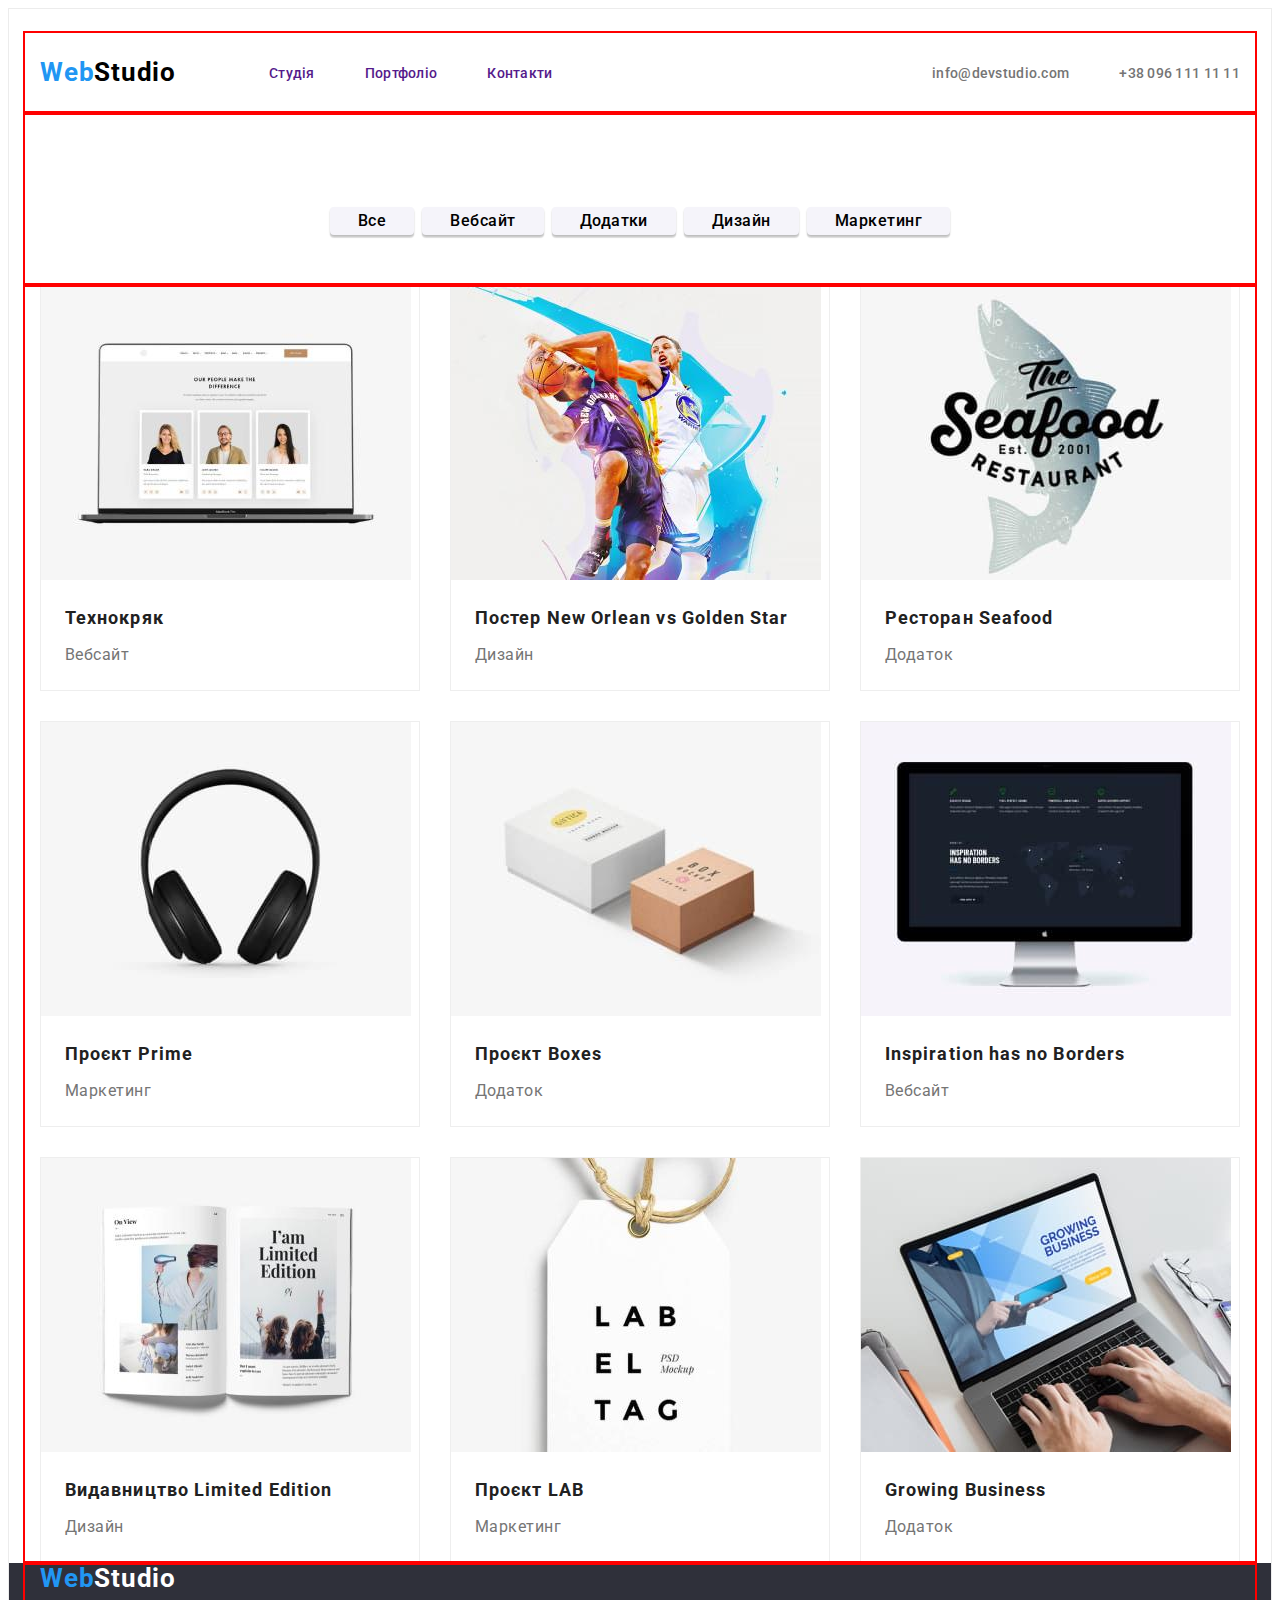
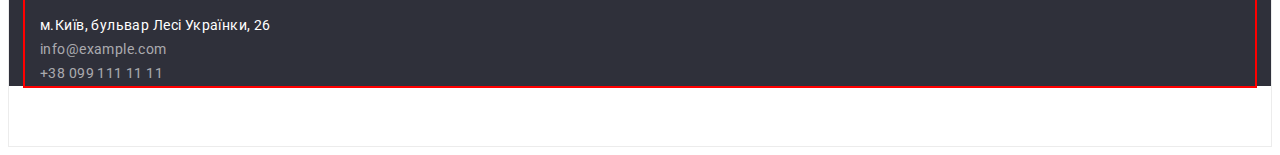
==== portfolio.html @ e032b5da "test hw 3" ====
<!DOCTYPE html>
<html lang="uk">

<head>
    <meta charset="UTF-8">
    <meta http-equiv="X-UA-Compatible" content="IE=edge">
    <meta name="viewport" content="width=device-width, initial-scale=1.0">
    <title>WebStudio</title>
    <link rel="preconnect" href="https://fonts.googleapis.com">
    <link rel="preconnect" href="https://fonts.gstatic.com" crossorigin>
    <link
        href="https://fonts.googleapis.com/css2?family=Raleway:wght@700&family=Roboto:wght@400;500;700;900&display=swap"
        rel="stylesheet">
    <link rel="stylesheet" ref="https://cdn.jsdelivr.net/npm/modern-normalize/modern-normalize.css" />
    <link rel="stylesheet" href="css/styles.css">
</head>

<body>
<header class="header">
    <div class="header_container container">
        <nav class="header_nav">
            <a href="index.html" class="header_logo link"><span class="logo_blue">Web</span>Studio</a>
            <ul class="header_list list">
                <li class="header_item"><a href="" class="header_link link">Студія</a></li>
                <li class="header_item"><a href="" class="header_link link">Портфоліо</a></li>
                <li class="header_item"><a href="" class="header_link link">Контакти</a></li>
            </ul>
        </nav>
        <ul class="header_list list header_contacts">
            <li class="header_item"><a href="mailto:info@devstudio.com" class="header_link_cont link">info@devstudio.com</a>
            </li>
            <li class="header_item"><a href="tel:+380961111111" class="header_link_cont link">+38 096 111 11 11</a></li>
        </ul>
    </div>
<main>
    <div class="filtration container">
        <ul class="filt_list list">
            <li><button type="button" class="filt_btn"><span class="filt_btn_text">Все</span></button></li>
            <li><button type="button" class="filt_btn"><span class="filt_btn_text">Вебсайт</span></button></li>
            <li><button type="button" class="filt_btn"><span class="filt_btn_text">Додатки</span></button></li>
            <li><button type="button" class="filt_btn"><span class="filt_btn_text">Дизайн</span></button></li>
            <li><button type="button" class="filt_btn"><span class="filt_btn_text">Маркетинг</span></button></li>
        </ul>
    </div>
    <section class="projects">
        <div class="container">
            <ul class="projects_list list">
                <li class="projects_item">
                    <img src="images/project1.jpg" alt="проєкт 1" width="370">
                    <div class="project_description">
                        <h3 class="projects_name">Технокряк</h3>
                        <p class="projects_text">Вебсайт</p>
                    </div>
                </li>
                <li class="projects_item">
                    <img src="images/project2.jpg" alt="проєкт 2" width="370">
                    <div class="project_description">
                        <h3 class="projects_name">Постер New Orlean vs Golden Star</h3>
                        <p class="projects_text">Дизайн</p>
                    </div>
                </li>
                <li class="projects_item">
                    <img src="images/project3.jpg" alt="проєкт 3" width="370">
                    <div class="project_description">
                        <h3 class="projects_name">Ресторан Seafood</h3>
                        <p class="projects_text">Додаток</p>
                    </div>
                </li>
                <li class="projects_item">
                    <img src="images/project4.jpg" alt="проєкт 4" width="370">
                    <div class="project_description">
                        <h3 class="projects_name">Проєкт Prime</h3>
                        <p class="projects_text">Маркетинг</p>
                    </div>
                </li>
                <li class="projects_item">
                    <img src="images/project5.jpg" alt="проєкт 5" width="370">
                    <div class="project_description">
                        <h3 class="projects_name">Проєкт Boxes</h3>
                        <p class="projects_text">Додаток</p>
                    </div>
                </li>
                <li class="projects_item">
                    <img src="images/project6.jpg" alt="проєкт 6" width="370">
                    <div class="project_description">
                        <h3 class="projects_name">Inspiration has no Borders</h3>
                        <p class="projects_text">Вебсайт</p>
                    </div>
                </li>
                <li class="projects_item">
                    <img src="images/project7.jpg" alt="проєкт 7" width="370">
                    <div class="project_description">
                        <h3 class="projects_name">Видавництво Limited Edition</h3>
                        <p class="projects_text">Дизайн</p>
                    </div>
                </li>
                <li class="projects_item">
                    <img src="images/project8.jpg" alt="проєкт 8" width="370">
                    <div class="project_description">
                        <h3 class="projects_name">Проєкт LAB</h3>
                        <p class="projects_text">Маркетинг</p>
                    </div>
                </li>
                <li class="projects_item">
                    <img src="images/project9.jpg" alt="проєкт 9" width="370">
                    <div class="project_description">
                        <h3 class="projects_name">Growing Business</h3>
                        <p class="projects_text">Додаток</p>
                    </div>
                </li>
            </ul>
        </div>
    </section>
</main>

<footer class="footer">
    <div class="container">
    <a href="" class="footer_logo link"><span class="logo_blue">Web</span>Studio</a>
    <address class="contacts">
        <ul class="contacts_list list">
            <li class="contacts_item">
                <a href="https://goo.gl/maps/Z2tD6nwHvUct7ovM8" target="_blank" rel="noopener noreferrer nofollow"
                    class="location_link link">м.Київ, бульвар Лесі Українки, 26</a>
            </li>
            <li class="contacts_item">
                <a href="mailto:info@example.com" class="footer_link_cont link">info@example.com</a>
            </li>
            <li class="contacts_item">
                <a href="tel:+380991111111" class="footer_link_cont link">+38 099 111 11 11</a>
            </li>
        </ul>
    </address>
    </div>
</footer>
</body>
</html>
---- css/styles.css ----
p,
h1,
h2,
h3,
h4,
h5,
h6 {
    margin: 0;
}

ul,
ol {
    margin: 0;
    padding-left: 0;
}

address {
    font-style: normal;
}
img {
    display: block;
    max-width: 100%;
    height: auto;
}
body {
    font-family: 'Roboto', sans-serif;
    color: #212121;
}
.list {
    list-style: none;
 }
.link {
    text-decoration: none;
 }
.container {
    width: 100%;
    max-width: 1200px;
    margin: 0 auto;
    padding: 0 15px;
    outline: 2px solid red;
 }

 /* HEADER */
 .header {
    padding-top: 24px;
    margin-bottom: 5px;
    border: 1px solid #ECECEC;
 }
 .header_list{
    display: flex;
    justify-content: flex-end;
 }
 .header_nav {
    display: flex;
    align-items: center;
 }
 .header>.container {
    display: flex;
    align-items: center;
 }
 .header_logo {
    font-weight: 700;
    font-size: 26px;
    line-height: 1.19;
    letter-spacing: 0.03em;
    color: #000000;
    margin: 24px 93px 25px auto;
}
.logo_blue {
    color: rgba(33, 150, 243, 1);
}
.header_link {
    font-style: normal;
    font-weight: 500;
    font-size: 14px;
    line-height: 1.14;
    letter-spacing: 0.02em;
}
.header_link:hover, 
.header_link:focus{
    color: #2196F3;
}
.header_link_cont {
    font-style: normal;
    font-weight: 500;
    font-size: 14px;
    line-height: 1.14;
    letter-spacing: 0.02em;
    color: #757575;
}
.header_link_cont:hover,
.header_link_cont:focus {
    color: #2196F3;
}
.header_item:not(:last-child) {
    margin-right: 50px;
}
.header_contacts {
    margin-left: auto;
}

/* CAP */
.cap {
    background-color: #2F303A;
}
.cap_content {
    padding-top: 200px;
    padding-bottom: 200px;
    justify-content: center;
    align-items: center;
}
.cap_title {
    font-style: normal;
    font-weight: 900;
    font-size: 44px;
    line-height: 1.36;
    text-align: center;
    letter-spacing: 0.06em;
    text-transform: uppercase;
    color: #FFFFFF;
    max-width: 696px;
    margin-bottom: 30px;
    margin-left: auto;
    margin-right: auto;
}
.cap_btn {
    font-family: inherit;
    font-style: normal;
    font-weight: 700;
    font-size: 16px;
    line-height: 1.88;
    text-align: center;
    letter-spacing: 0.06em;
    color: #FFFFFF;
    cursor: pointer;
    background-color: #2196F3;
    border-color: transparent;
    align-items: center;
    padding: 10px 32px;
    margin: 0 auto;
    display: flex;
    min-width: 216px;
    border-radius: 4px;
}
.cap_btn:hover,
.cap_btn:focus {
    background-color: #2196F3;
    color: #FFFFFF;
}

/*FEAUTERS */
.features_title {
    font-style: normal;
    font-weight: 700;
    font-size: 14px;
    line-height: 1.14;
    letter-spacing: 0.03em;
    text-transform: uppercase;
}
.features_text {
    font-size: 14px;
    line-height: 1.71;
    letter-spacing: 0.03em;
    color: #757575;
}
.features_list {
    display: flex;
    gap: 30px;
    padding-top: 89px;
    padding-bottom: 94px;
}

/* ABOUT */
.about_title {
    font-style: normal;
    font-weight: 700;
    font-size: 36px;
    line-height: 1.17;
    text-align: center;
    letter-spacing: 0.03em;
    margin-bottom: 50px;
}
.about_list{
    display: flex;
    gap: 30px;
    padding-bottom: 94px;
}
.about_item {
    width: calc((100% - 60px) / 3);
}

/* TEAM */
.team {
    background: #F5F4FA;
}
.team_title {
    font-style: normal;
    font-weight: 700;
    font-size: 36px;
    line-height: 1.17;
    text-align: center;
    letter-spacing: 0.03em;
    padding-top: 94px;
    padding-bottom: 50px;
}
.team_name {
    font-style: normal;
    font-weight: 500;
    font-size: 16px;
    line-height: 1.19;
    letter-spacing: 0.03em;
    padding-top: 30px;
    padding-bottom: 10px;
}
.team_text {
    font-size: 16px;
    line-height: 1.19;
    letter-spacing: 0.03em;
    color: #757575;
    padding-bottom: 30px;
}
.team_list {
    display: flex;
    gap: 30px;
    padding-bottom: 94px;
}
.team_item {
    background: #FFFFFF;
    width: calc((100% - 90px) / 4);
    box-shadow: 0px 1px 3px rgba(0, 0, 0, 0.12), 0px 1px 1px rgba(0, 0, 0, 0.14), 0px 2px 1px rgba(0, 0, 0, 0.2);
    border-radius: 0px 0px 4px 4px;
    text-align: center;
}

/* FOOTER */
.footer {
    background-color: #2F303A;
    padding: auto;
}
.footer_logo{
    font-weight: 700;
    font-size: 26px;
    line-height: 1.19;
    letter-spacing: 0.03em;
    color: #FFFFFF;
    padding-top: 60px;
}
.location_link {
    font-style: normal;
    font-weight: 400;
    font-size: 14px;
    line-height: 1.71;
    letter-spacing: 0.03em;
    color: #FFFFFF;
}
.location_link:hover {
    color: #2196F3;
}
.footer_link_cont {
    font-style: normal;
    font-weight: 400;
    font-size: 14px;
    line-height: 1.71;
    letter-spacing: 0.03em;
    color: rgba(255, 255, 255, 0.6);
}
.footer_link_cont:hover,
.footer_link_cont:focus {
    color: #2196F3;
}
.contacts_list {
    display: flex;
    margin-top: 20px;
    margin-bottom: 60px;
    flex-direction: column;
}
.contacts_item {
    gap: 9px;
}
/* --------PORTFOLIO--------*/
/* FILTRATION */
.filt_btn {
    font-family: inherit;
    font-style: normal;
    font-weight: 500;
    font-size: 16px;
    line-height: 1.62;
    text-align: center;
    letter-spacing: 0.03em;
    background-color: #F5F4FA;
    border: none;
    cursor: pointer;
    box-shadow: 0px 3px 1px rgba(0, 0, 0, 0.1), 0px 1px 2px rgba(0, 0, 0, 0.08), 0px 2px 2px rgba(0, 0, 0, 0.12);
    border-radius: 4px;
}
.filt_btn:hover,
.filt_btn:focus {
    background-color: #2196F3;
    color: #FFFFFF;
}
.filt_btn_text {
    padding: 6px 22px;
}
.filt_list {
    display: flex;
    gap: 8px;
    flex-direction: row;
    justify-content: center;
    padding-top: 94px;
    padding-bottom: 50px;
}
/* PROJECTS */

.projects_list {
    display: flex;
    gap: 30px;
    flex-wrap: wrap;
}
.projects_item {
    width: calc((100% - 60px) / 3);
    box-sizing: border-box;
    border: 1px solid #EEEEEE;
}
.projects_name {
    font-style: normal;
    font-weight: 700;
    font-size: 18px;
    line-height: 2;
    letter-spacing: 0.06em;
    padding-bottom: 4px;
}
.projects_text {
    font-size: 16px;
    line-height: 1.88;
    letter-spacing: 0.03em;
    color: #757575;
}
.project_description {
    margin: 20px 24px
}
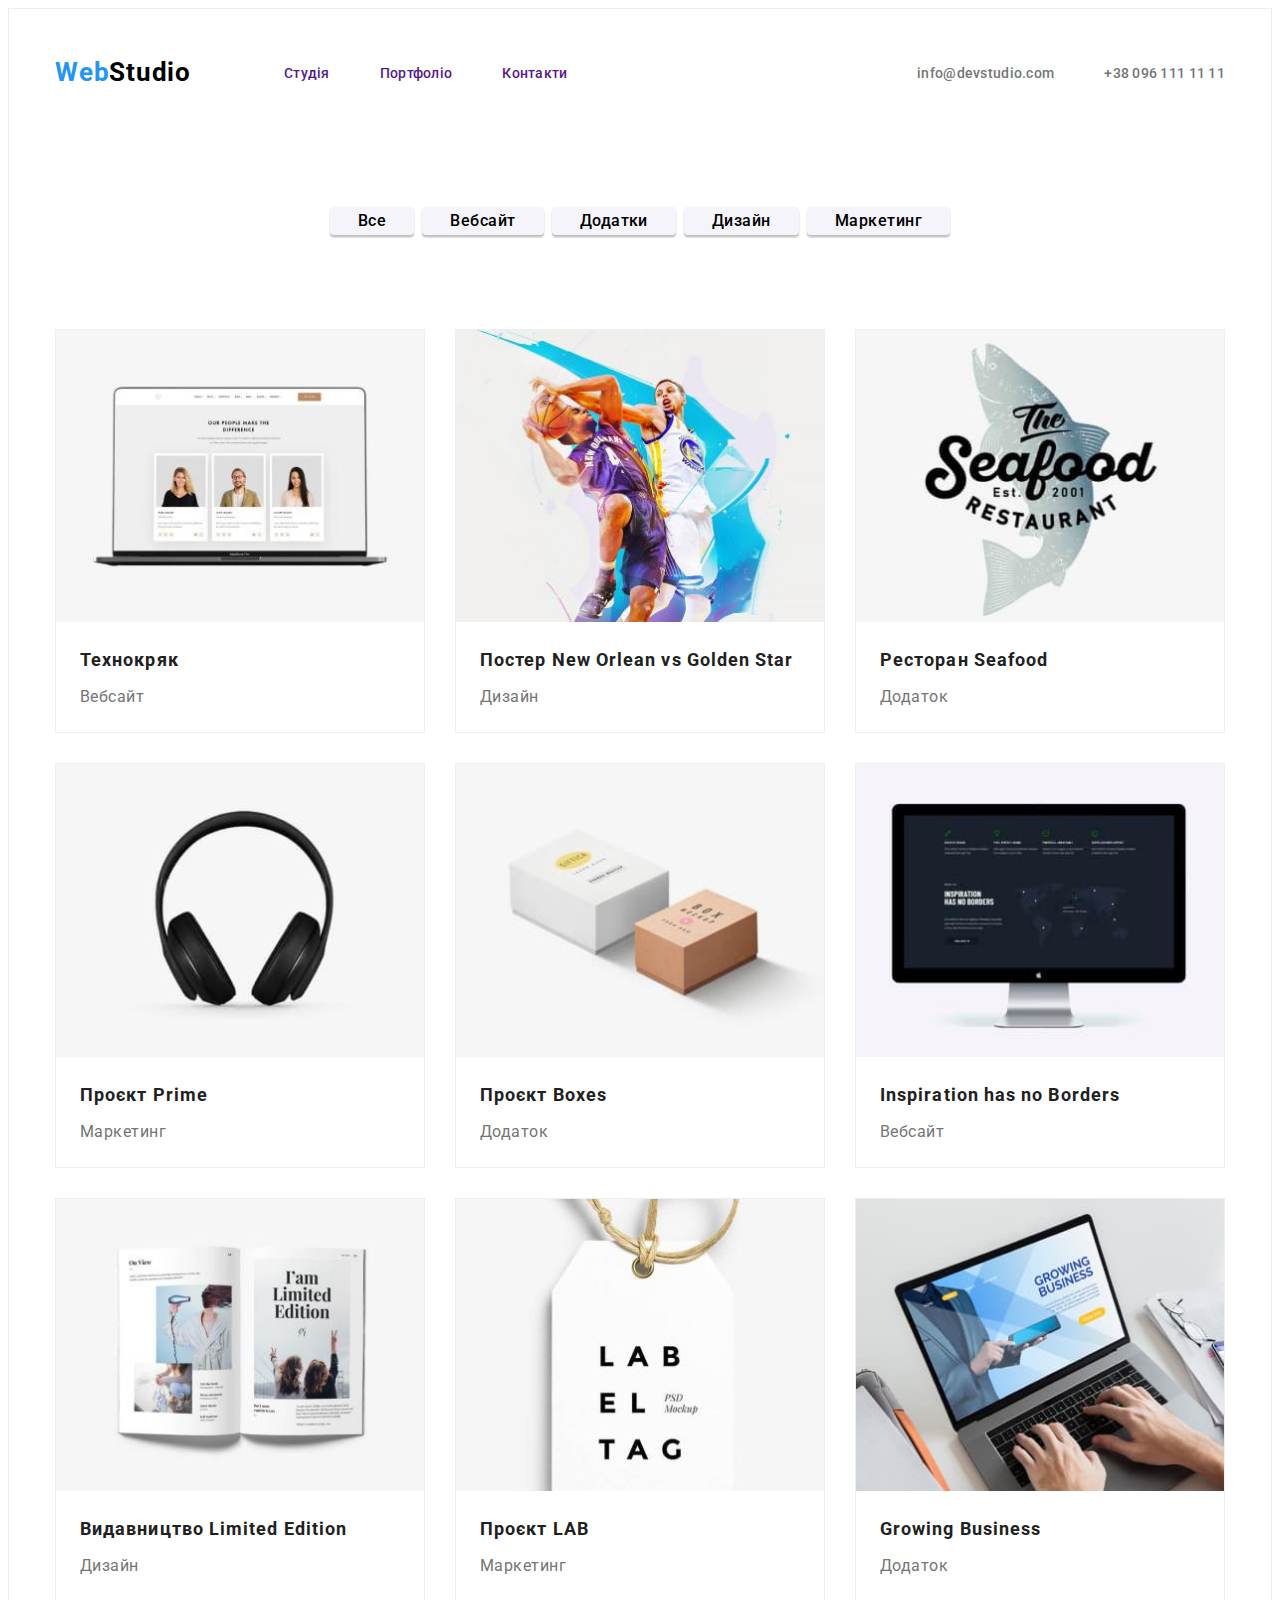
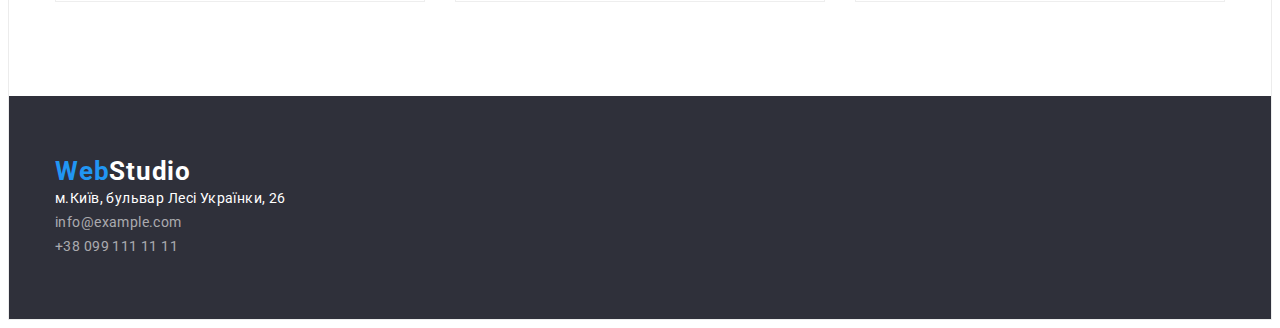
==== commit fa40f976: "hw 3" ====
--- a/portfolio.html
+++ b/portfolio.html
@@ -42,7 +42,7 @@
             <li><button type="button" class="filt_btn"><span class="filt_btn_text">Маркетинг</span></button></li>
         </ul>
     </div>
-    <section class="projects">
+    <section class="projects section">
         <div class="container">
             <ul class="projects_list list">
                 <li class="projects_item">
--- a/css/styles.css
+++ b/css/styles.css
@@ -1,3 +1,12 @@
+html {
+    box-sizing: border-box;
+}
+
+*,
+*::after,
+*::before {
+    box-sizing: inherit;
+}
 p,
 h1,
 h2,
@@ -26,6 +35,9 @@
     font-family: 'Roboto', sans-serif;
     color: #212121;
 }
+.section {
+    padding: 94px 0;
+}
 .list {
     list-style: none;
  }
@@ -37,7 +49,6 @@
     max-width: 1200px;
     margin: 0 auto;
     padding: 0 15px;
-    outline: 2px solid red;
  }
 
  /* HEADER */
@@ -104,8 +115,6 @@
     background-color: #2F303A;
 }
 .cap_content {
-    padding-top: 200px;
-    padding-bottom: 200px;
     justify-content: center;
     align-items: center;
 }
@@ -166,8 +175,6 @@
 .features_list {
     display: flex;
     gap: 30px;
-    padding-top: 89px;
-    padding-bottom: 94px;
 }
 
 /* ABOUT */
@@ -183,7 +190,6 @@
 .about_list{
     display: flex;
     gap: 30px;
-    padding-bottom: 94px;
 }
 .about_item {
     width: calc((100% - 60px) / 3);
@@ -200,7 +206,6 @@
     line-height: 1.17;
     text-align: center;
     letter-spacing: 0.03em;
-    padding-top: 94px;
     padding-bottom: 50px;
 }
 .team_name {
@@ -222,7 +227,6 @@
 .team_list {
     display: flex;
     gap: 30px;
-    padding-bottom: 94px;
 }
 .team_item {
     background: #FFFFFF;
@@ -235,7 +239,7 @@
 /* FOOTER */
 .footer {
     background-color: #2F303A;
-    padding: auto;
+    padding: 60px 0;
 }
 .footer_logo{
     font-weight: 700;
@@ -243,7 +247,7 @@
     line-height: 1.19;
     letter-spacing: 0.03em;
     color: #FFFFFF;
-    padding-top: 60px;
+    margin-bottom: 5px;
 }
 .location_link {
     font-style: normal;
@@ -270,8 +274,6 @@
 }
 .contacts_list {
     display: flex;
-    margin-top: 20px;
-    margin-bottom: 60px;
     flex-direction: column;
 }
 .contacts_item {
@@ -307,7 +309,6 @@
     flex-direction: row;
     justify-content: center;
     padding-top: 94px;
-    padding-bottom: 50px;
 }
 /* PROJECTS */
 
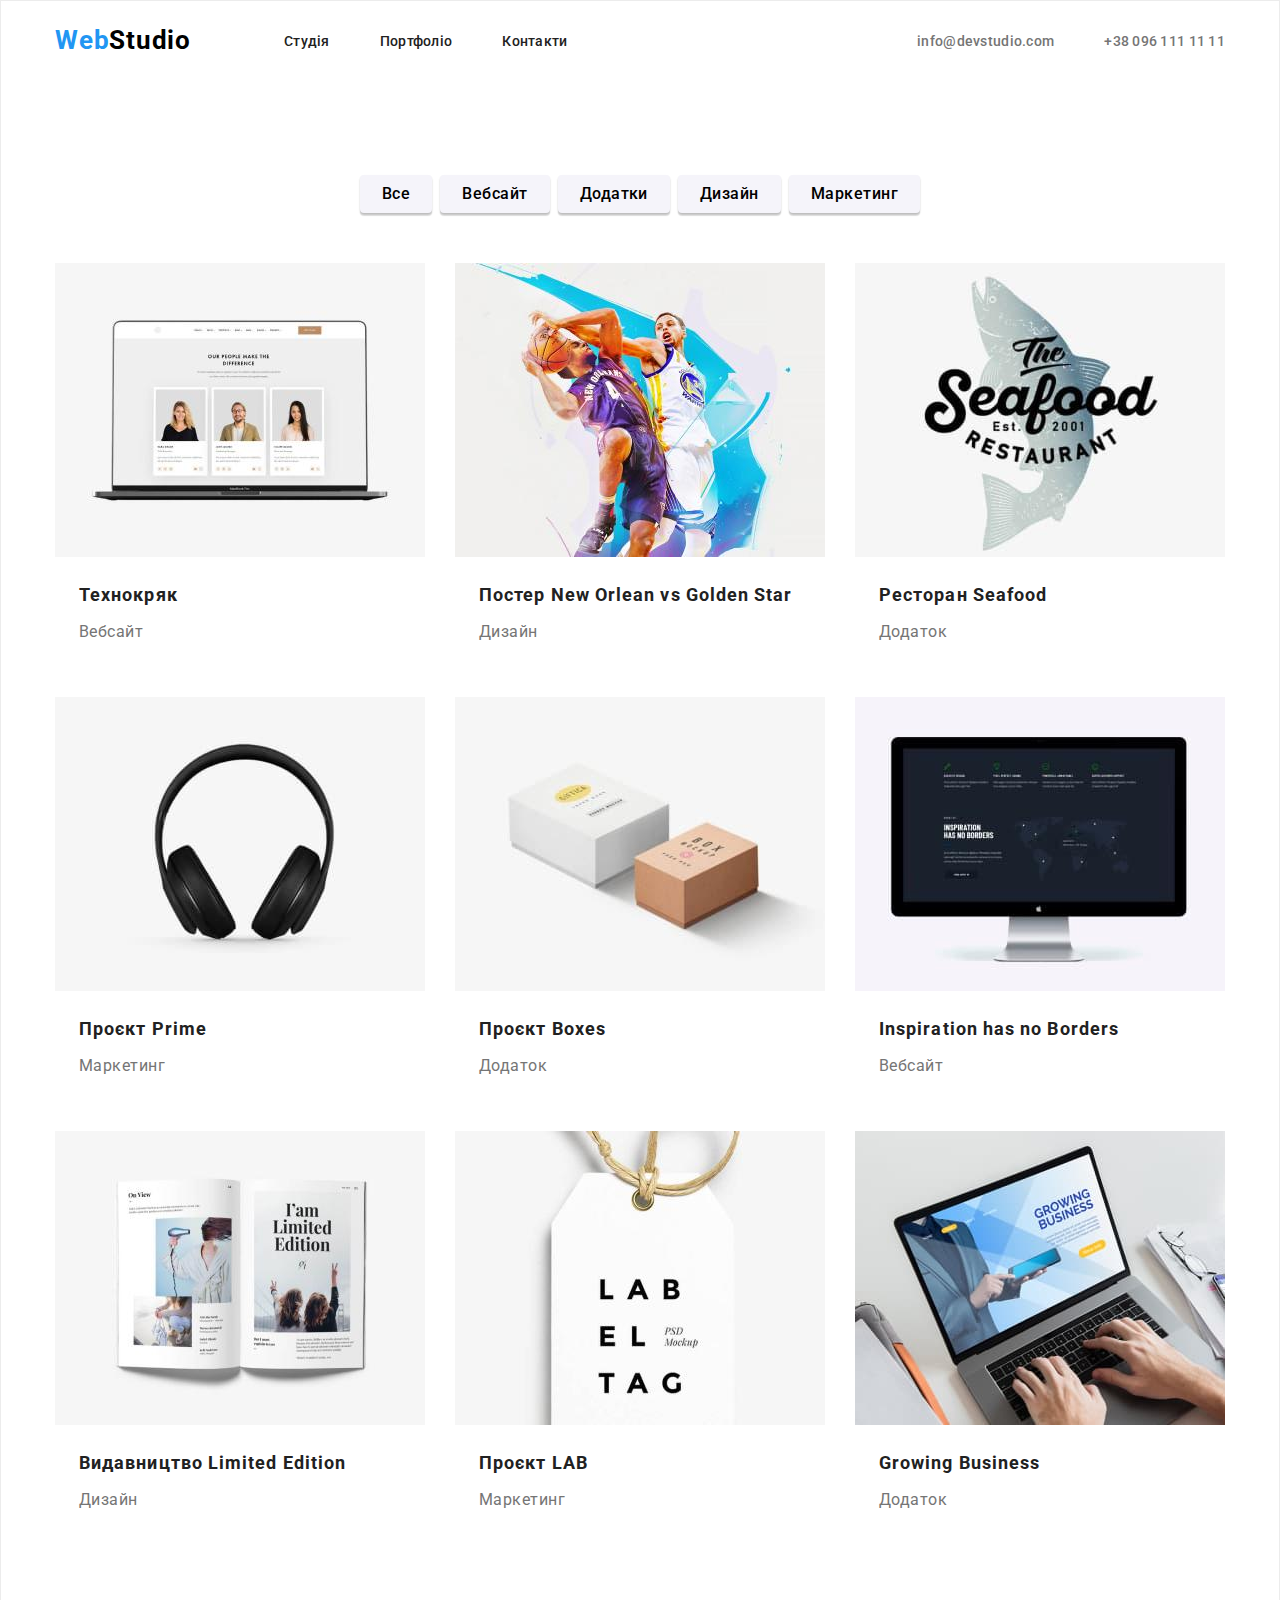
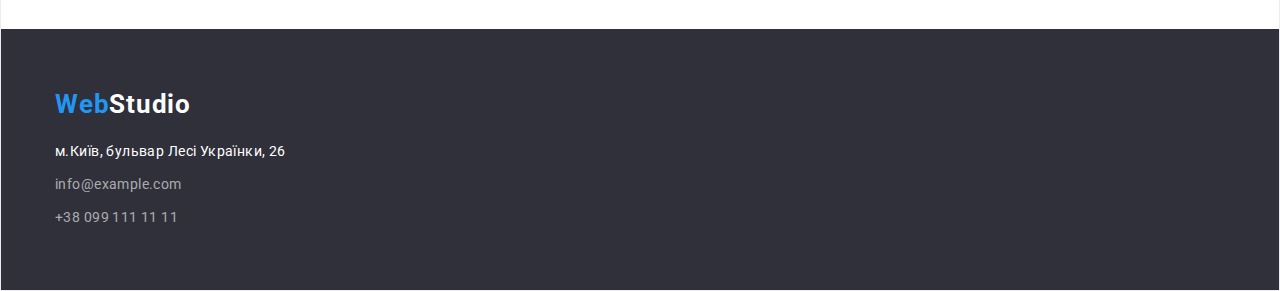
==== commit ac8622e0: "update hw 3" ====
--- a/portfolio.html
+++ b/portfolio.html
@@ -19,10 +19,10 @@
 <header class="header">
     <div class="header_container container">
         <nav class="header_nav">
-            <a href="index.html" class="header_logo link"><span class="logo_blue">Web</span>Studio</a>
+            <a href="" class="header_logo link"><span class="logo_blue">Web</span>Studio</a>
             <ul class="header_list list">
                 <li class="header_item"><a href="" class="header_link link">Студія</a></li>
-                <li class="header_item"><a href="" class="header_link link">Портфоліо</a></li>
+                <li class="header_item"><a href="portfolio.html" class="header_link link">Портфоліо</a></li>
                 <li class="header_item"><a href="" class="header_link link">Контакти</a></li>
             </ul>
         </nav>
@@ -33,17 +33,15 @@
         </ul>
     </div>
 <main>
-    <div class="filtration container">
-        <ul class="filt_list list">
-            <li><button type="button" class="filt_btn"><span class="filt_btn_text">Все</span></button></li>
-            <li><button type="button" class="filt_btn"><span class="filt_btn_text">Вебсайт</span></button></li>
-            <li><button type="button" class="filt_btn"><span class="filt_btn_text">Додатки</span></button></li>
-            <li><button type="button" class="filt_btn"><span class="filt_btn_text">Дизайн</span></button></li>
-            <li><button type="button" class="filt_btn"><span class="filt_btn_text">Маркетинг</span></button></li>
-        </ul>
-    </div>
     <section class="projects section">
         <div class="container">
+            <ul class="filt_list list">
+                <li><button type="button" class="filt_btn"><span>Все</span></button></li>
+                <li><button type="button" class="filt_btn"><span>Вебсайт</span></button></li>
+                <li><button type="button" class="filt_btn"><span>Додатки</span></button></li>
+                <li><button type="button" class="filt_btn"><span>Дизайн</span></button></li>
+                <li><button type="button" class="filt_btn"><span>Маркетинг</span></button></li>
+            </ul>
             <ul class="projects_list list">
                 <li class="projects_item">
                     <img src="images/project1.jpg" alt="проєкт 1" width="370">
--- a/css/styles.css
+++ b/css/styles.css
@@ -34,6 +34,7 @@
 body {
     font-family: 'Roboto', sans-serif;
     color: #212121;
+    margin: 0;
 }
 .section {
     padding: 94px 0;
@@ -45,7 +46,6 @@
     text-decoration: none;
  }
 .container {
-    width: 100%;
     max-width: 1200px;
     margin: 0 auto;
     padding: 0 15px;
@@ -53,8 +53,6 @@
 
  /* HEADER */
  .header {
-    padding-top: 24px;
-    margin-bottom: 5px;
     border: 1px solid #ECECEC;
  }
  .header_list{
@@ -75,7 +73,10 @@
     line-height: 1.19;
     letter-spacing: 0.03em;
     color: #000000;
-    margin: 24px 93px 25px auto;
+    margin-right:93px;
+    padding-top: 24px;
+    padding-bottom: 25px;
+
 }
 .logo_blue {
     color: rgba(33, 150, 243, 1);
@@ -86,6 +87,7 @@
     font-size: 14px;
     line-height: 1.14;
     letter-spacing: 0.02em;
+    color: #212121;
 }
 .header_link:hover, 
 .header_link:focus{
@@ -113,6 +115,8 @@
 /* CAP */
 .cap {
     background-color: #2F303A;
+    padding-top: 200px;
+    padding-bottom: 200px;
 }
 .cap_content {
     justify-content: center;
@@ -165,6 +169,7 @@
     line-height: 1.14;
     letter-spacing: 0.03em;
     text-transform: uppercase;
+    margin-bottom: 10px;
 }
 .features_text {
     font-size: 14px;
@@ -178,6 +183,9 @@
 }
 
 /* ABOUT */
+.about {
+    padding-top: 0;
+}
 .about_title {
     font-style: normal;
     font-weight: 700;
@@ -206,7 +214,7 @@
     line-height: 1.17;
     text-align: center;
     letter-spacing: 0.03em;
-    padding-bottom: 50px;
+    margin-bottom: 50px;
 }
 .team_name {
     font-style: normal;
@@ -215,7 +223,7 @@
     line-height: 1.19;
     letter-spacing: 0.03em;
     padding-top: 30px;
-    padding-bottom: 10px;
+    margin-bottom: 10px;
 }
 .team_text {
     font-size: 16px;
@@ -247,7 +255,8 @@
     line-height: 1.19;
     letter-spacing: 0.03em;
     color: #FFFFFF;
-    margin-bottom: 5px;
+    margin-bottom: 20px;
+    display: inline-block;
 }
 .location_link {
     font-style: normal;
@@ -275,8 +284,6 @@
 .contacts_list {
     display: flex;
     flex-direction: column;
-}
-.contacts_item {
     gap: 9px;
 }
 /* --------PORTFOLIO--------*/
@@ -294,21 +301,19 @@
     cursor: pointer;
     box-shadow: 0px 3px 1px rgba(0, 0, 0, 0.1), 0px 1px 2px rgba(0, 0, 0, 0.08), 0px 2px 2px rgba(0, 0, 0, 0.12);
     border-radius: 4px;
+    padding: 6px 22px;
 }
 .filt_btn:hover,
 .filt_btn:focus {
     background-color: #2196F3;
     color: #FFFFFF;
 }
-.filt_btn_text {
-    padding: 6px 22px;
-}
 .filt_list {
     display: flex;
     gap: 8px;
     flex-direction: row;
     justify-content: center;
-    padding-top: 94px;
+    margin-bottom: 50px;
 }
 /* PROJECTS */
 
@@ -320,7 +325,6 @@
 .projects_item {
     width: calc((100% - 60px) / 3);
     box-sizing: border-box;
-    border: 1px solid #EEEEEE;
 }
 .projects_name {
     font-style: normal;
@@ -328,7 +332,7 @@
     font-size: 18px;
     line-height: 2;
     letter-spacing: 0.06em;
-    padding-bottom: 4px;
+    margin-bottom: 4px;
 }
 .projects_text {
     font-size: 16px;
@@ -337,5 +341,5 @@
     color: #757575;
 }
 .project_description {
-    margin: 20px 24px
+    padding: 20px 24px;
 }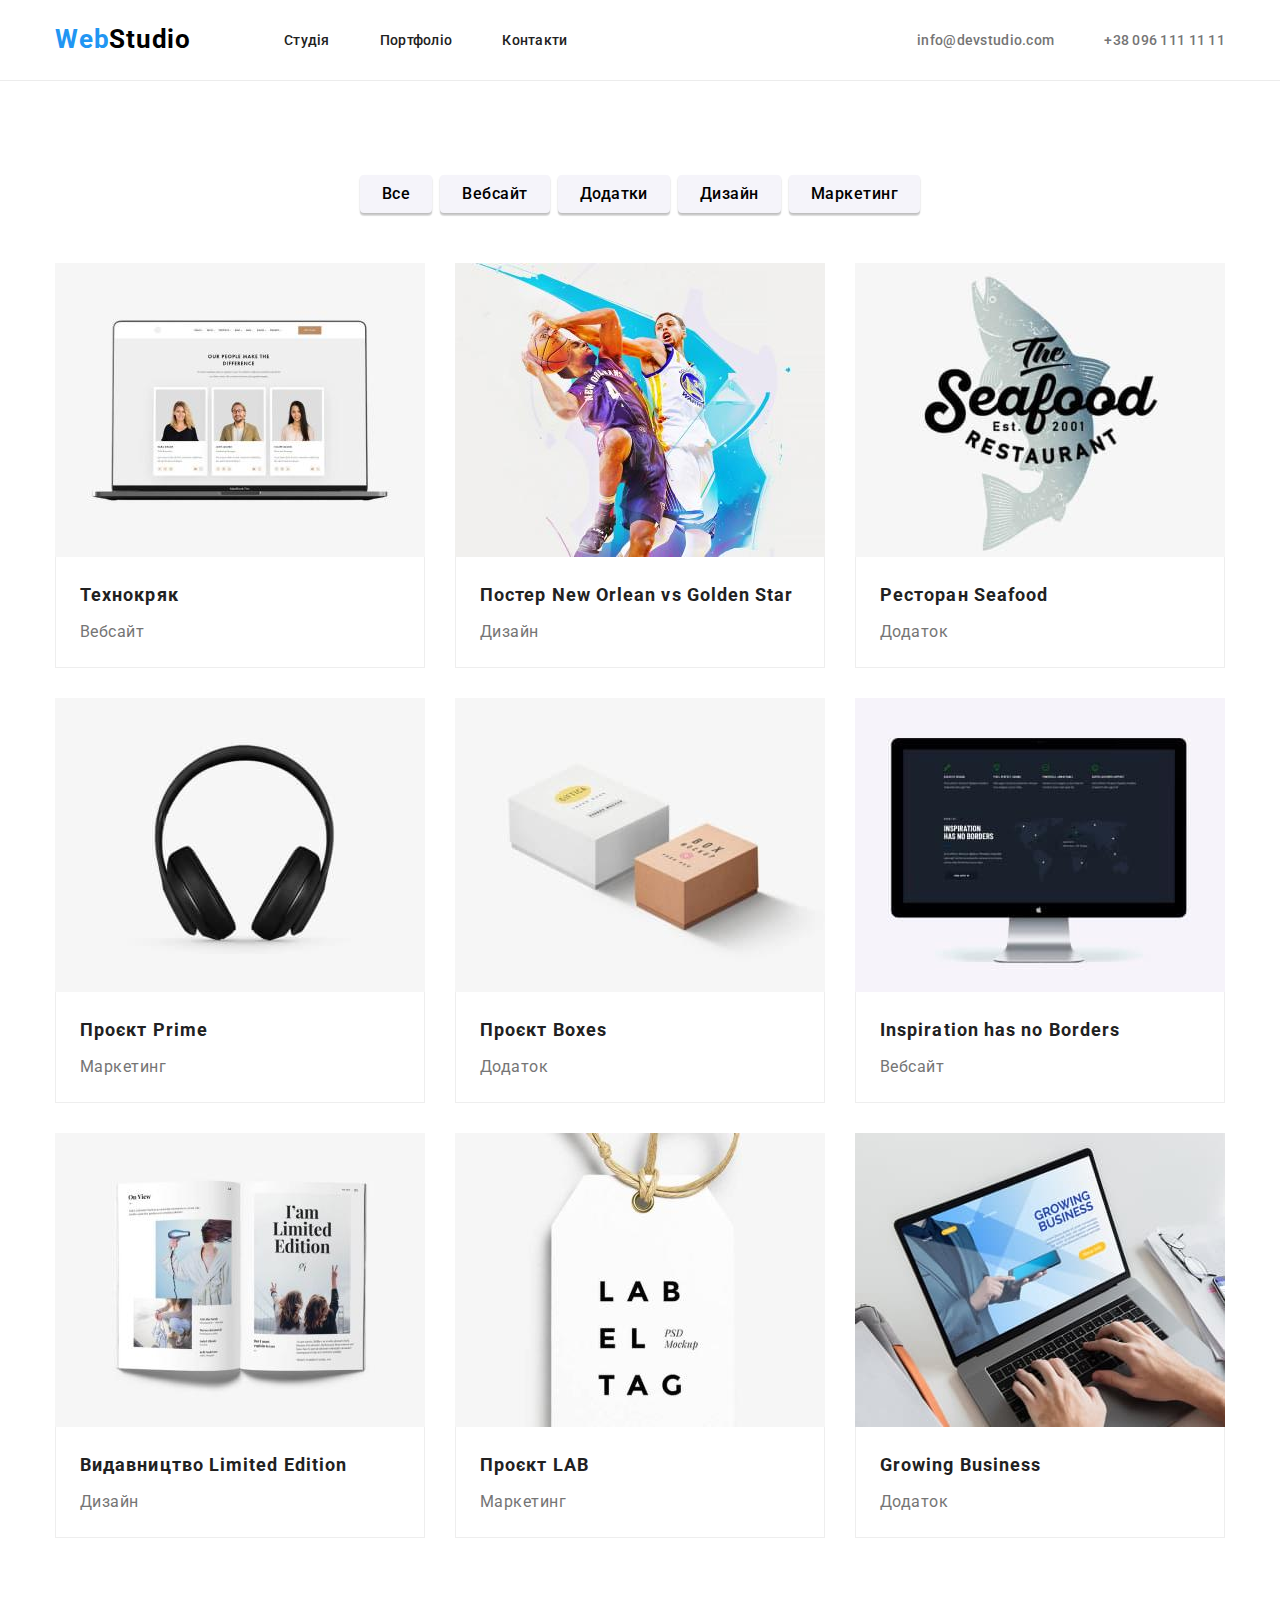
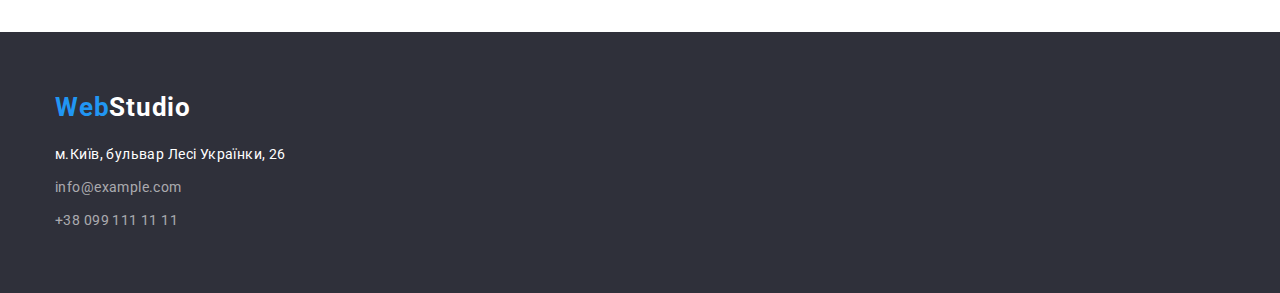
==== commit 3f3e50c5: "update 2 hw 3" ====
--- a/portfolio.html
+++ b/portfolio.html
@@ -19,9 +19,9 @@
 <header class="header">
     <div class="header_container container">
         <nav class="header_nav">
-            <a href="" class="header_logo link"><span class="logo_blue">Web</span>Studio</a>
+            <a href="index.html" class="header_logo link"><span class="logo_blue">Web</span>Studio</a>
             <ul class="header_list list">
-                <li class="header_item"><a href="" class="header_link link">Студія</a></li>
+                <li class="header_item"><a href="index.html" class="header_link link">Студія</a></li>
                 <li class="header_item"><a href="portfolio.html" class="header_link link">Портфоліо</a></li>
                 <li class="header_item"><a href="" class="header_link link">Контакти</a></li>
             </ul>
@@ -32,6 +32,7 @@
             <li class="header_item"><a href="tel:+380961111111" class="header_link_cont link">+38 096 111 11 11</a></li>
         </ul>
     </div>
+</header>
 <main>
     <section class="projects section">
         <div class="container">
--- a/css/styles.css
+++ b/css/styles.css
@@ -53,7 +53,7 @@
 
  /* HEADER */
  .header {
-    border: 1px solid #ECECEC;
+    border-bottom: 1px solid #ECECEC;
  }
  .header_list{
     display: flex;
@@ -323,7 +323,7 @@
     flex-wrap: wrap;
 }
 .projects_item {
-    width: calc((100% - 60px) / 3);
+    width: 370px;
     box-sizing: border-box;
 }
 .projects_name {
@@ -342,4 +342,7 @@
 }
 .project_description {
     padding: 20px 24px;
+    border-right: 1px solid #EEEEEE;
+    border-left: 1px solid #EEEEEE;;
+    border-bottom: 1px solid #EEEEEE;
 }